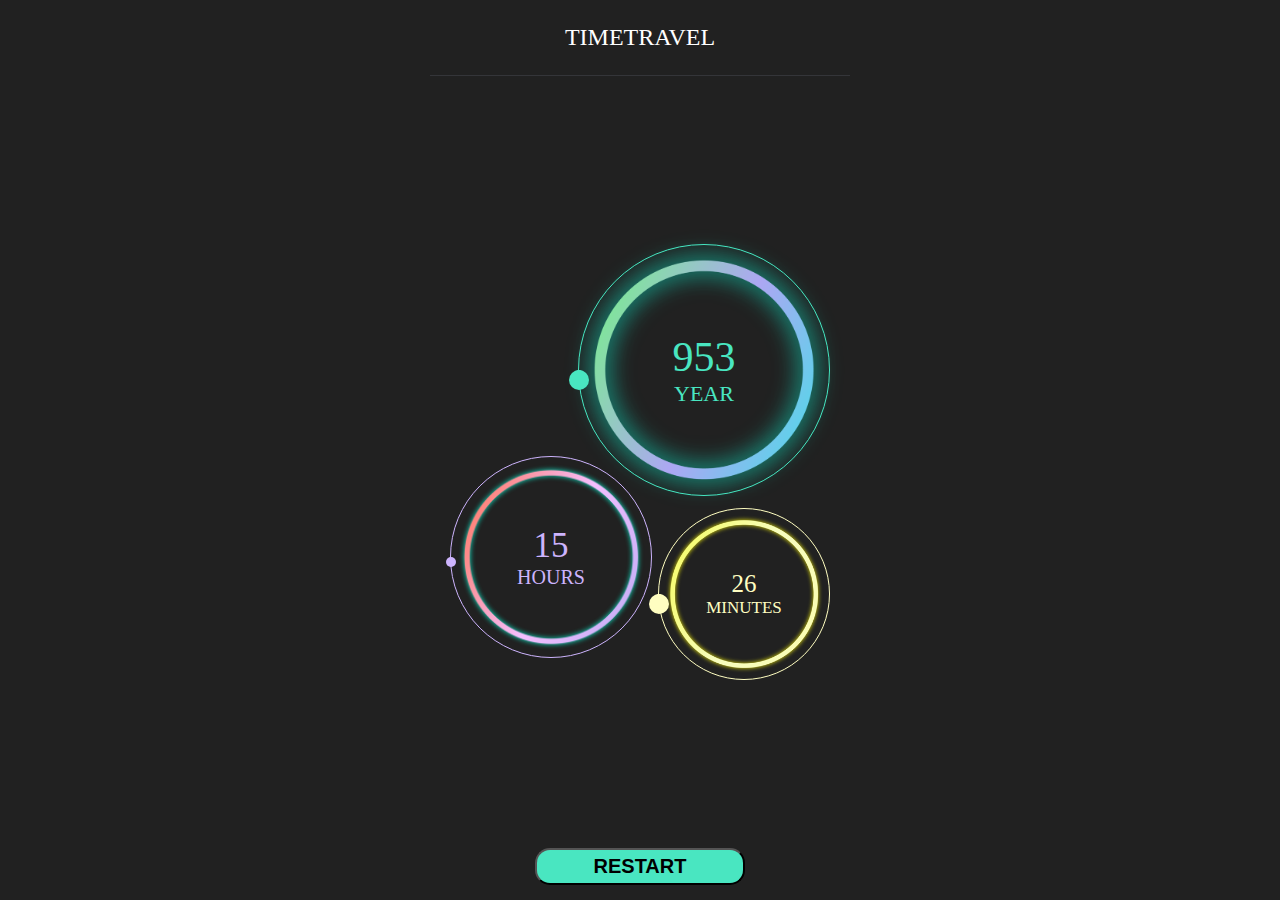
==== index.html @ 8d1e7a5d "Finish implement the main layout" ====
<html>

<head>
  <script src="https://code.jquery.com/jquery-3.4.1.js"></script>
  <script src="./script.js"></script>
  <link rel="stylesheet" type="text/css" href="style.css">
</head>

<body>
  <div class="app">
      <div class="header">TIMETRAVEL</div>
      <div style="margin: 40% auto;">
          <div id="year" class="time" style="width: 250px; height: 250px;">
              <img class="background" src="./assets/img-gra-one.png" />
              <div class="content">
                <div class="data">9999</div>
                <div class="label">YEAR</div>
              </div>
              <div class="moon"></div>
              <div class="moon big"></div>
            </div>
            <div id="hour" class="time" style="width: 200px; height: 200px;">
              <img class="background" src="./assets/img-gra-two.png" />
              <div class="content">
                <div class="data">24</div>
                <div class="label">HOURS</div>
              </div>
              <div class="moon"></div>
            </div>
            <div id="minute" class="time" style="width: 170px; height: 170px;">
              <img class="background" src="./assets/img-gra-three.png" />
              <div class="content">
                <div class="data">60</div>
                <div class="label">MINUTES</div>
              </div>
              <div class="moon opposite"></div>
              <div class="moon big"></div>
            </div>
      </div>
      <button id="restart">RESTART</button>
  </div>
</body>

</html>
---- style.css ----
* {
  margin: 0;
  padding: 0;
}

body {
  display: flex;
  justify-content: center;
  font-family: 'Roboto';
  background-color: #212121;
}

.header {
  font-family: 'NotoSansCJKkr';
  padding: 1em 0;
  font-size: 1.5em;
  border-bottom: 1px solid #343539;
  text-align: center;
  color: white;
}

.app {
  width: 420px;
}

.moon {
    position: relative;
    animation: rolling 3s infinite linear;
    top: 50%;
    left: -5px;
    width: calc(100% + 10px);
}

.moon.big{
    left: -10px;
    width: calc(100% + 20px);
    animation: rolling 5s infinite linear;
}

.moon.opposite{
    animation: rolling2 3s infinite linear;
}

.moon.big.opposite{
    animation: rolling2 5s infinite linear;
}

.moon.big::after {
    position: absolute;
    content: ' ';
    width: 20px;
    height: 20px;
    background-color: white;
    border-radius: 100%;
}

.moon::after { 
    position: absolute;
    content: ' ';
    width: 10px;
    height: 10px;
    background-color: white;
    border-radius: 100%;
}

.time {
    position: relative;
  height: 350px;
  width: 350px;
  margin: auto;
  border: 1px solid white;
  border-radius: 100%;
}

.time .content {
    color: white;
    position: absolute;
    left: 50%;
    top: 50%;
    transform: translate(-50%, -50%);
}
  h2 {
    text-align: center;
  }
  .qa-activity-count-item {
    width: 50%;
    float: left;
    font-size: 13px;
    text-align: center;
    white-space: nowrap;
    transition: color 0.2s ease-in-out;
  }
  
  .data {
    display: block;
    font-size: 30px;
  }

  .content {
    width: 100%;
    text-align: center;
  }

#year.time {
  margin: auto 20px auto auto;
}

#hour.time {
  margin: -40px 0 0 20px;
}

#minute.time {
  margin: -150px 20px auto auto;
}

#year .moon::after {
  background-color: #49e6c1;
}

#year.time, #year .data, #year .label {
  font-size: 42px;
  color: #49e6c1;
  border-color: #49e6c1;
}

#year.time .label {
  font-size: 22px;
}

#year.time img.background {
  position: absolute;
  width: calc(100% + 40px);
  top: -20px;
  left: -20px;
}

#hour .moon::after {
  background-color: #cdb4fd;
}

#hour.time, #hour .data, #hour .label {
  font-size: 35px;
  color: #cdb4fd;
  border-color: #cdb4fd;
}

#hour.time .label {
  font-size: 20px;
}

#hour.time img.background {
  position: absolute;
  width: calc(100% - 10px);
  left: 5px;
  top: 5px;
}

#minute .moon::after {
  background-color: #fffec1;
}

#minute.time, #minute .data, #minute .label {
  font-size: 25px;
  color: #fffec1;
  border-color: #fffec1;
}

#minute.time .label {
  font-size: 17px;
}

#minute.time img.background {
  position: absolute;
  width: calc(100% - 10px);
  left: 5px;
  top: 5px;
}

button#restart {
  display: block;
  padding: 5px;
  width: 50%;
  margin: 0 auto;
  background: #49e6c1;
  border-radius: 15px;
  font-size: 20px;
  font-weight: bold;
}

  @keyframes rolling2 {
    to {
      transform: rotate(-360deg);
    }
  }
  @keyframes rolling {
    to {
      transform: rotate(360deg);
    }
  }
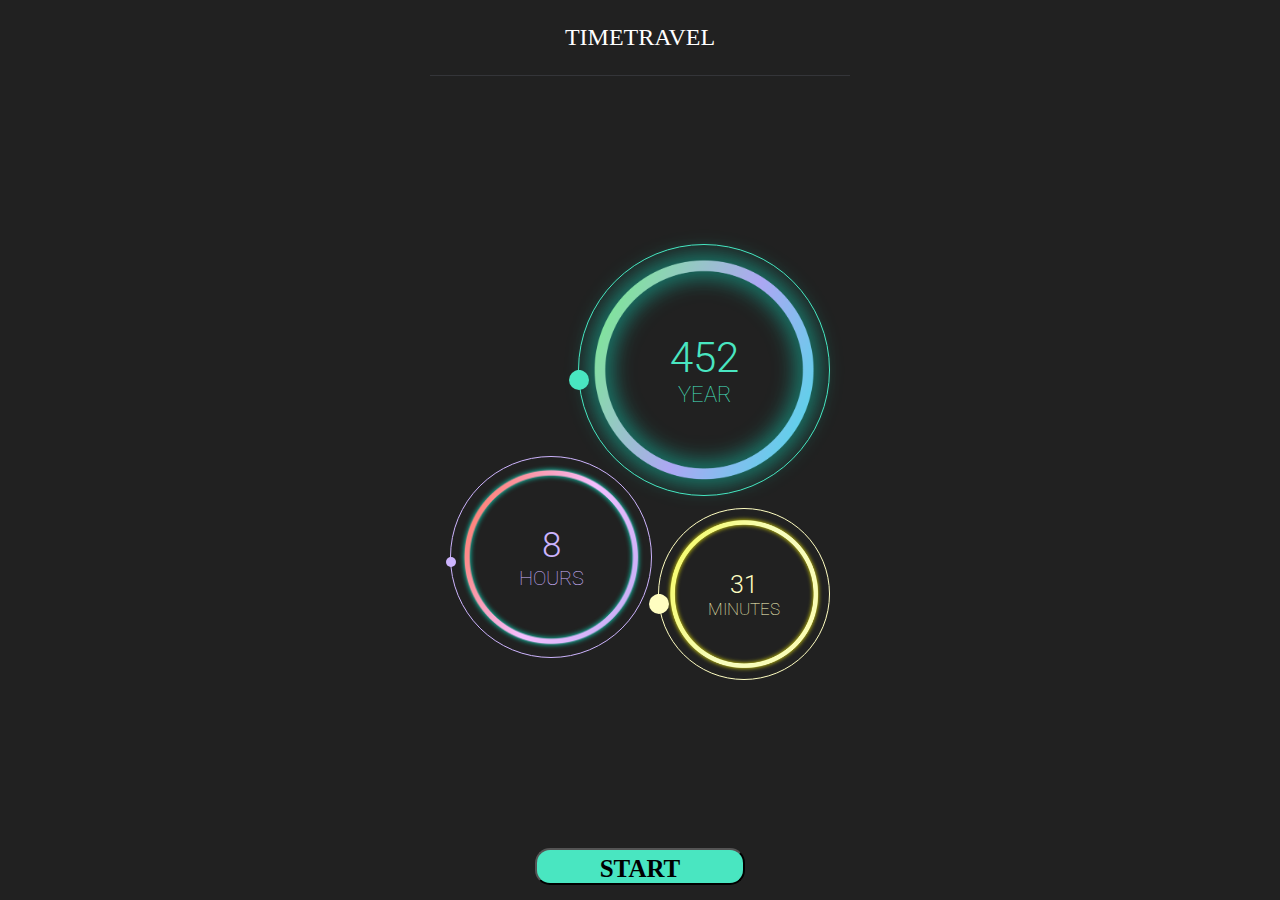
==== commit d1fed8b7: "Apply font family" ====
--- a/index.html
+++ b/index.html
@@ -4,6 +4,8 @@
   <script src="https://code.jquery.com/jquery-3.4.1.js"></script>
   <script src="./script.js"></script>
   <link rel="stylesheet" type="text/css" href="style.css">
+  <link href='https://fonts.googleapis.com/css?family=Roboto:300' rel='stylesheet' type='text/css'>
+  <link href='https://fonts.googleapis.com/css?family=Roboto:100' rel='stylesheet' type='text/css'>
 </head>
 
 <body>
@@ -37,7 +39,7 @@
               <div class="moon big"></div>
             </div>
       </div>
-      <button id="restart">RESTART</button>
+      <button id="start">START</button>
   </div>
 </body>
 
--- a/style.css
+++ b/style.css
@@ -94,6 +94,8 @@
   .data {
     display: block;
     font-size: 30px;
+    font-family: Roboto;
+    font-weight: 300;
   }
 
   .content {
@@ -176,15 +178,21 @@
   top: 5px;
 }
 
-button#restart {
+button#start {
   display: block;
-  padding: 5px;
+  padding: 5px 0 0 0;
   width: 50%;
   margin: 0 auto;
   background: #49e6c1;
   border-radius: 15px;
-  font-size: 20px;
+  font-size: 25px;
   font-weight: bold;
+  font-family: NotoSansCJKkr;
+}
+
+.label {
+  font-family: Roboto;
+  font-weight: 100;
 }
 
   @keyframes rolling2 {
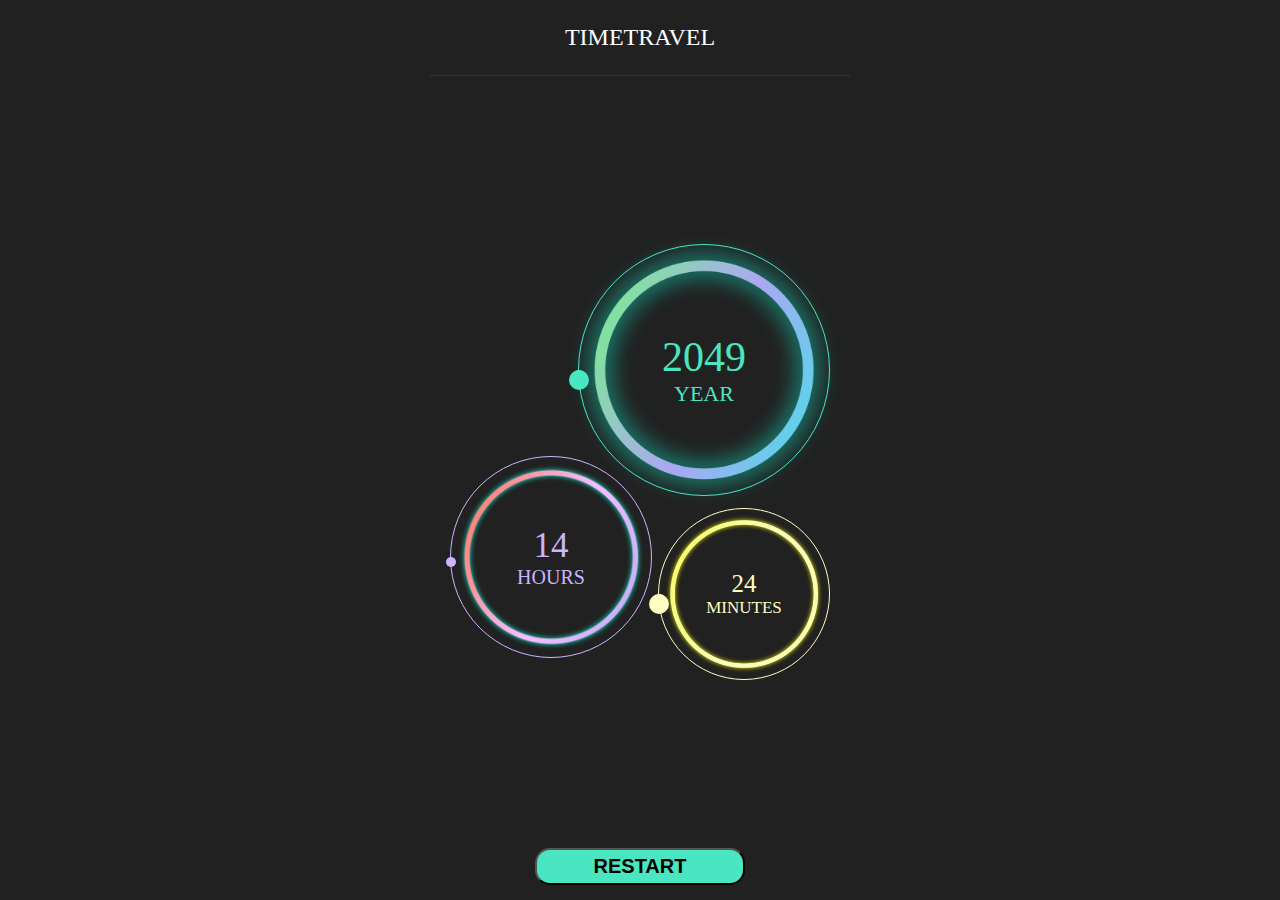
==== commit 7f63da72: "Merge pull request #5 from spoqa-timetravel/feature/main-page" ====
--- a/index.html
+++ b/index.html
@@ -4,8 +4,6 @@
   <script src="https://code.jquery.com/jquery-3.4.1.js"></script>
   <script src="./script.js"></script>
   <link rel="stylesheet" type="text/css" href="style.css">
-  <link href='https://fonts.googleapis.com/css?family=Roboto:300' rel='stylesheet' type='text/css'>
-  <link href='https://fonts.googleapis.com/css?family=Roboto:100' rel='stylesheet' type='text/css'>
 </head>
 
 <body>
@@ -39,7 +37,7 @@
               <div class="moon big"></div>
             </div>
       </div>
-      <button id="start">START</button>
+      <button id="restart">RESTART</button>
   </div>
 </body>
 
--- a/style.css
+++ b/style.css
@@ -94,8 +94,6 @@
   .data {
     display: block;
     font-size: 30px;
-    font-family: Roboto;
-    font-weight: 300;
   }
 
   .content {
@@ -178,21 +176,15 @@
   top: 5px;
 }
 
-button#start {
+button#restart {
   display: block;
-  padding: 5px 0 0 0;
+  padding: 5px;
   width: 50%;
   margin: 0 auto;
   background: #49e6c1;
   border-radius: 15px;
-  font-size: 25px;
+  font-size: 20px;
   font-weight: bold;
-  font-family: NotoSansCJKkr;
-}
-
-.label {
-  font-family: Roboto;
-  font-weight: 100;
 }
 
   @keyframes rolling2 {
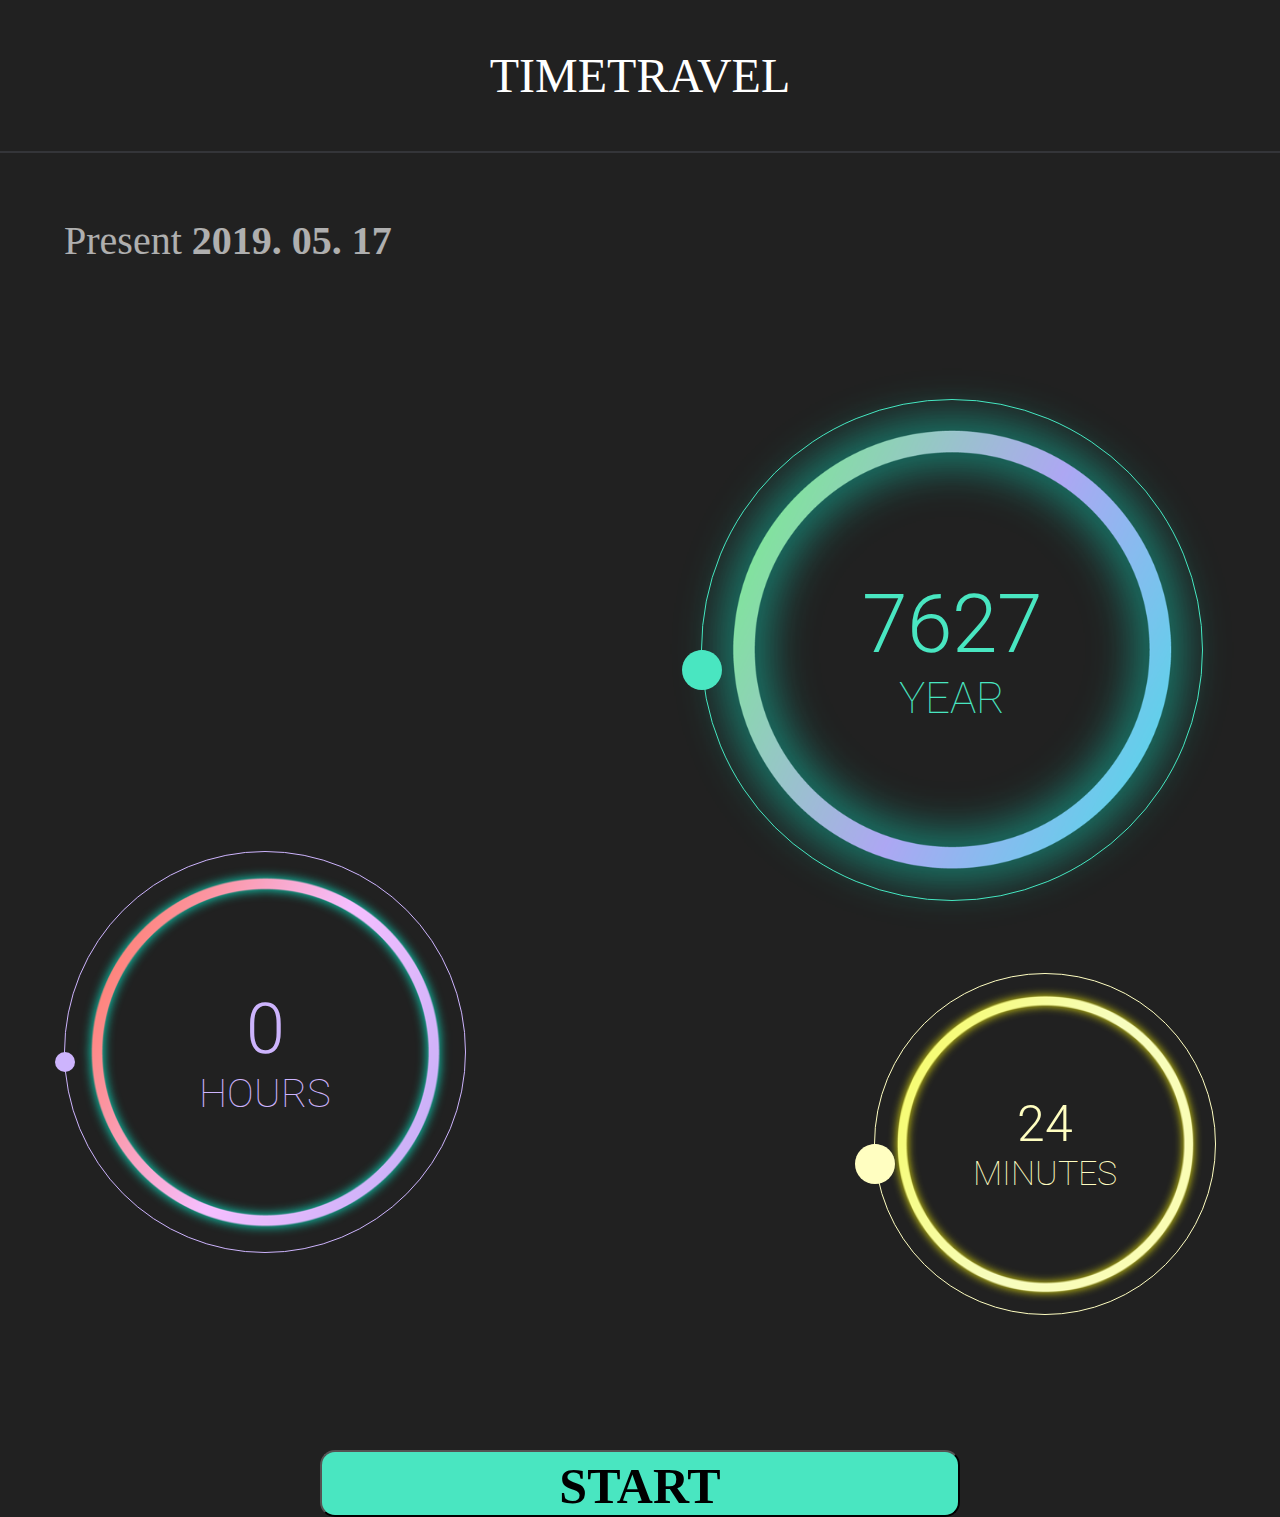
==== commit d112c199: "Fix the layout" ====
--- a/index.html
+++ b/index.html
@@ -4,13 +4,16 @@
   <script src="https://code.jquery.com/jquery-3.4.1.js"></script>
   <script src="./script.js"></script>
   <link rel="stylesheet" type="text/css" href="style.css">
+  <link href='https://fonts.googleapis.com/css?family=Roboto:300' rel='stylesheet' type='text/css'>
+  <link href='https://fonts.googleapis.com/css?family=Roboto:100' rel='stylesheet' type='text/css'>
 </head>
 
 <body>
   <div class="app">
       <div class="header">TIMETRAVEL</div>
-      <div style="margin: 40% auto;">
-          <div id="year" class="time" style="width: 250px; height: 250px;">
+      <div class="current-date">Present <span>2019. 05. 17</span></div>
+      <div style="margin: 15vh auto;">
+          <div id="year" class="time" style="width: 500px; height: 500px;">
               <img class="background" src="./assets/img-gra-one.png" />
               <div class="content">
                 <div class="data">9999</div>
@@ -19,7 +22,7 @@
               <div class="moon"></div>
               <div class="moon big"></div>
             </div>
-            <div id="hour" class="time" style="width: 200px; height: 200px;">
+            <div id="hour" class="time" style="width: 400px; height: 400px;">
               <img class="background" src="./assets/img-gra-two.png" />
               <div class="content">
                 <div class="data">24</div>
@@ -27,7 +30,7 @@
               </div>
               <div class="moon"></div>
             </div>
-            <div id="minute" class="time" style="width: 170px; height: 170px;">
+            <div id="minute" class="time" style="width: 340px; height: 340px;">
               <img class="background" src="./assets/img-gra-three.png" />
               <div class="content">
                 <div class="data">60</div>
@@ -37,7 +40,7 @@
               <div class="moon big"></div>
             </div>
       </div>
-      <button id="restart">RESTART</button>
+      <button id="start">START</button>
   </div>
 </body>
 
--- a/style.css
+++ b/style.css
@@ -13,27 +13,27 @@
 .header {
   font-family: 'NotoSansCJKkr';
   padding: 1em 0;
-  font-size: 1.5em;
-  border-bottom: 1px solid #343539;
+  font-size: 3em;
+  border-bottom: 2px solid #343539;
   text-align: center;
   color: white;
 }
 
 .app {
-  width: 420px;
+  width: 100%;
 }
 
 .moon {
     position: relative;
     animation: rolling 3s infinite linear;
     top: 50%;
-    left: -5px;
-    width: calc(100% + 10px);
-}
-
-.moon.big{
     left: -10px;
     width: calc(100% + 20px);
+}
+
+.moon.big{
+    left: -20px;
+    width: calc(100% + 40px);
     animation: rolling 5s infinite linear;
 }
 
@@ -46,6 +46,15 @@
 }
 
 .moon.big::after {
+    position: absolute;
+    content: ' ';
+    width: 40px;
+    height: 40px;
+    background-color: white;
+    border-radius: 100%;
+}
+
+.moon::after { 
     position: absolute;
     content: ' ';
     width: 20px;
@@ -54,19 +63,10 @@
     border-radius: 100%;
 }
 
-.moon::after { 
-    position: absolute;
-    content: ' ';
-    width: 10px;
-    height: 10px;
-    background-color: white;
-    border-radius: 100%;
-}
-
 .time {
     position: relative;
-  height: 350px;
-  width: 350px;
+  height: 700px;
+  width: 700px;
   margin: auto;
   border: 1px solid white;
   border-radius: 100%;
@@ -93,7 +93,9 @@
   
   .data {
     display: block;
-    font-size: 30px;
+    font-size: 40px;
+    font-family: Roboto;
+    font-weight: 300;
   }
 
   .content {
@@ -102,15 +104,15 @@
   }
 
 #year.time {
-  margin: auto 20px auto auto;
+  margin: auto 6% auto auto;
 }
 
 #hour.time {
-  margin: -40px 0 0 20px;
+  margin: -50px 0 0 5%;
 }
 
 #minute.time {
-  margin: -150px 20px auto auto;
+  margin: -280px 5% auto auto;
 }
 
 #year .moon::after {
@@ -118,20 +120,20 @@
 }
 
 #year.time, #year .data, #year .label {
-  font-size: 42px;
+  font-size: 82px;
   color: #49e6c1;
   border-color: #49e6c1;
 }
 
 #year.time .label {
-  font-size: 22px;
+  font-size: 44px;
 }
 
 #year.time img.background {
   position: absolute;
-  width: calc(100% + 40px);
-  top: -20px;
-  left: -20px;
+  width: calc(100% + 80px);
+  top: -40px;
+  left: -40px;
 }
 
 #hour .moon::after {
@@ -139,20 +141,20 @@
 }
 
 #hour.time, #hour .data, #hour .label {
-  font-size: 35px;
+  font-size: 70px;
   color: #cdb4fd;
   border-color: #cdb4fd;
 }
 
 #hour.time .label {
-  font-size: 20px;
+  font-size: 40px;
 }
 
 #hour.time img.background {
   position: absolute;
-  width: calc(100% - 10px);
-  left: 5px;
-  top: 5px;
+  width: calc(100% - 20px);
+  left: 10px;
+  top: 10px;
 }
 
 #minute .moon::after {
@@ -160,31 +162,50 @@
 }
 
 #minute.time, #minute .data, #minute .label {
-  font-size: 25px;
+  font-size: 50px;
   color: #fffec1;
   border-color: #fffec1;
 }
 
 #minute.time .label {
-  font-size: 17px;
+  font-size: 34px;
 }
 
 #minute.time img.background {
   position: absolute;
-  width: calc(100% - 10px);
-  left: 5px;
-  top: 5px;
-}
-
-button#restart {
+  width: calc(100% - 20px);
+  left: 10px;
+  top: 10px;
+}
+
+button#start {
   display: block;
-  padding: 5px;
+  padding: 5px 0 0 0;
   width: 50%;
   margin: 0 auto;
   background: #49e6c1;
   border-radius: 15px;
-  font-size: 20px;
+  font-size: 50px;
   font-weight: bold;
+  font-family: NotoSansCJKkr;
+}
+
+.label {
+  font-family: Roboto;
+  font-weight: 100;
+}
+
+.current-date {
+  margin: 5% 0 0 5%;
+  font-size: 40px;
+  opacity: 0.64;
+  font-family: AppleSDGothicNeo;
+  color: white;
+}
+
+.current-date > span{
+  font-weight: 600;
+  color: white;
 }
 
   @keyframes rolling2 {
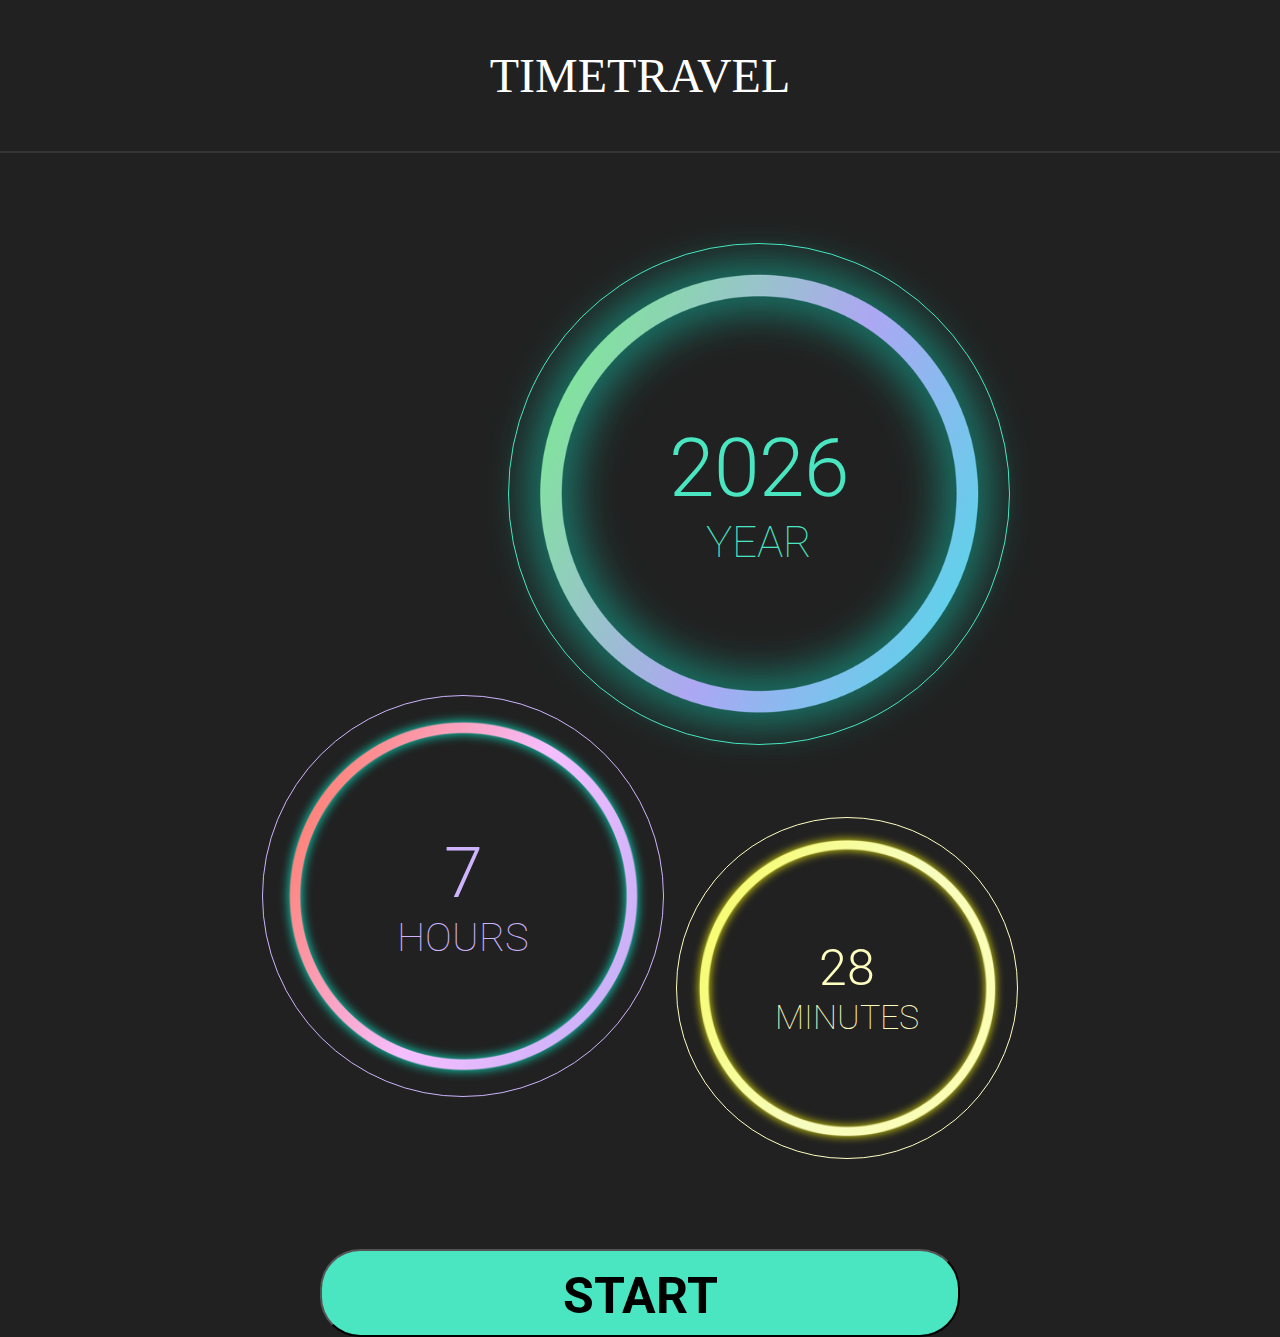
==== commit 93cb649d: "Main page 효과 구성 완료" ====
--- a/index.html
+++ b/index.html
@@ -11,8 +11,7 @@
 <body>
   <div class="app">
       <div class="header">TIMETRAVEL</div>
-      <div class="current-date">Present <span>2019. 05. 17</span></div>
-      <div style="margin: 15vh auto;">
+      <div style="margin: 10vh auto; width: 840px;">
           <div id="year" class="time" style="width: 500px; height: 500px;">
               <img class="background" src="./assets/img-gra-one.png" />
               <div class="content">
--- a/style.css
+++ b/style.css
@@ -6,7 +6,6 @@
 body {
   display: flex;
   justify-content: center;
-  font-family: 'Roboto';
   background-color: #212121;
 }
 
@@ -25,7 +24,7 @@
 
 .moon {
     position: relative;
-    animation: rolling 3s infinite linear;
+    animation: rolling 1s infinite linear;
     top: 50%;
     left: -10px;
     width: calc(100% + 20px);
@@ -34,15 +33,15 @@
 .moon.big{
     left: -20px;
     width: calc(100% + 40px);
-    animation: rolling 5s infinite linear;
+    animation: rolling 3s infinite linear;
 }
 
 .moon.opposite{
+    animation: rolling2 1s infinite linear;
+}
+
+.moon.big.opposite{
     animation: rolling2 3s infinite linear;
-}
-
-.moon.big.opposite{
-    animation: rolling2 5s infinite linear;
 }
 
 .moon.big::after {
@@ -180,14 +179,14 @@
 
 button#start {
   display: block;
-  padding: 5px 0 0 0;
+  padding: 16px 0 10px 0;
   width: 50%;
   margin: 0 auto;
   background: #49e6c1;
-  border-radius: 15px;
+  border-radius: 40px;
   font-size: 50px;
   font-weight: bold;
-  font-family: NotoSansCJKkr;
+  font-family: Roboto;
 }
 
 .label {
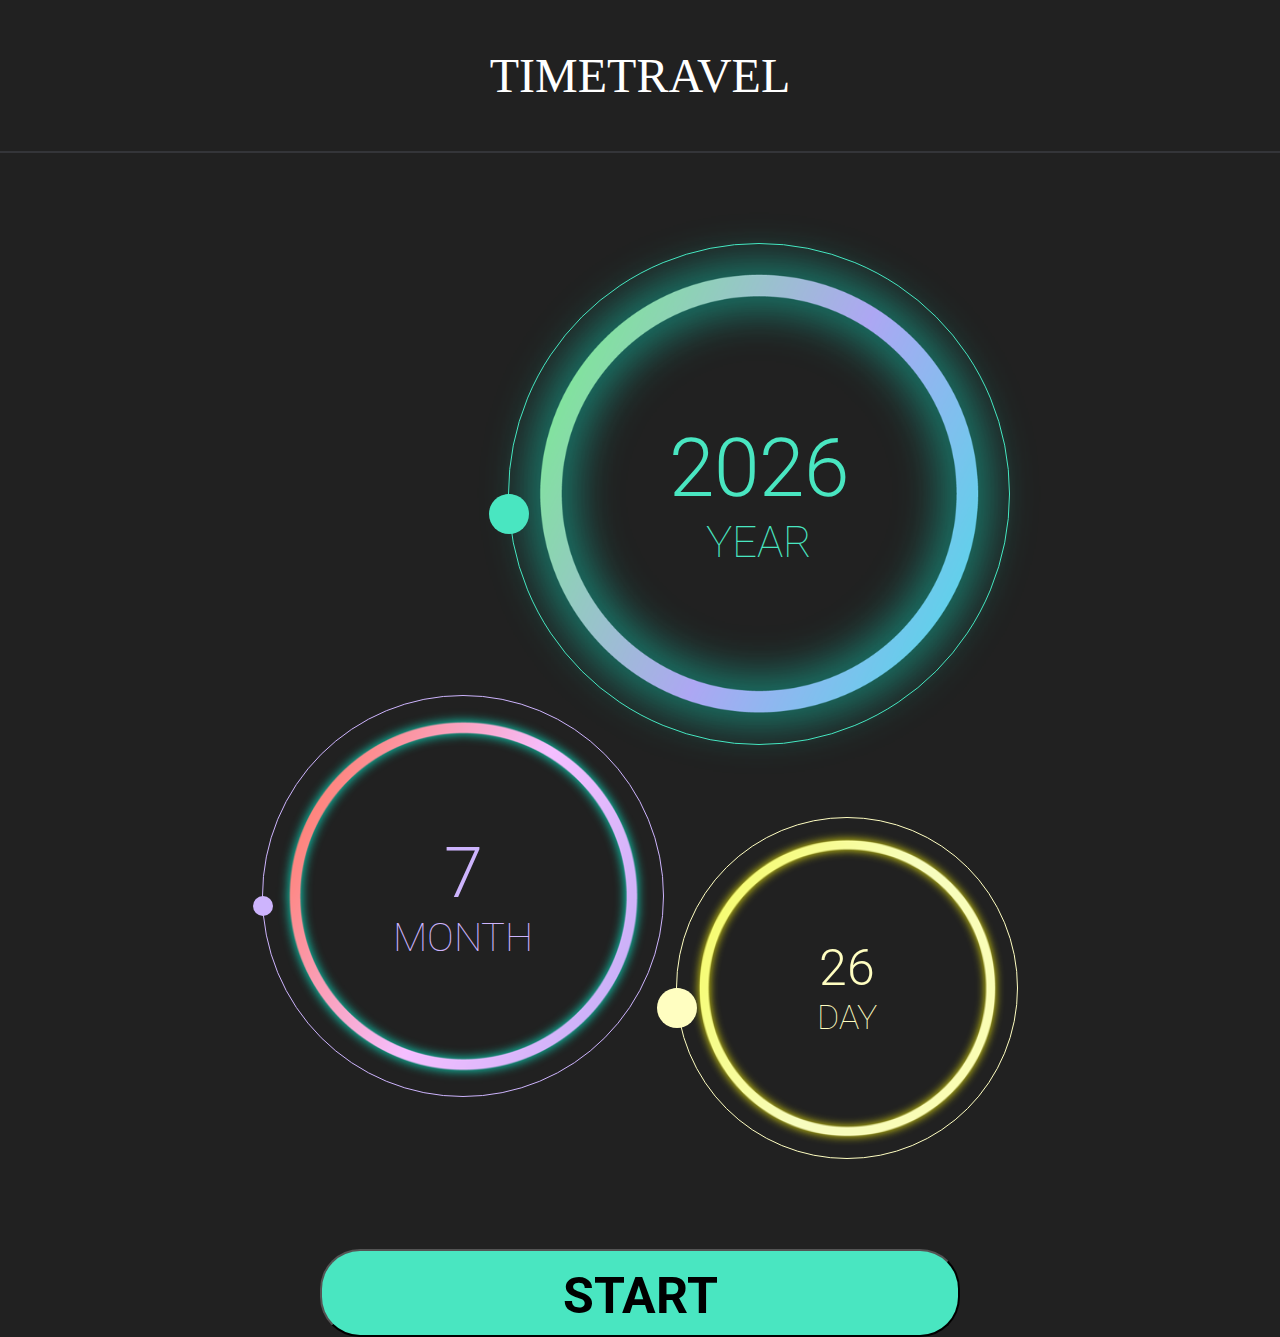
==== commit 3ef8d46d: "Fix clock info & reload to redirect" ====
--- a/index.html
+++ b/index.html
@@ -24,16 +24,16 @@
             <div id="hour" class="time" style="width: 400px; height: 400px;">
               <img class="background" src="./assets/img-gra-two.png" />
               <div class="content">
-                <div class="data">24</div>
-                <div class="label">HOURS</div>
+                <div class="data">09</div>
+                <div class="label">MONTH</div>
               </div>
               <div class="moon"></div>
             </div>
             <div id="minute" class="time" style="width: 340px; height: 340px;">
               <img class="background" src="./assets/img-gra-three.png" />
               <div class="content">
-                <div class="data">60</div>
-                <div class="label">MINUTES</div>
+                <div class="data">31</div>
+                <div class="label">DAY</div>
               </div>
               <div class="moon opposite"></div>
               <div class="moon big"></div>
